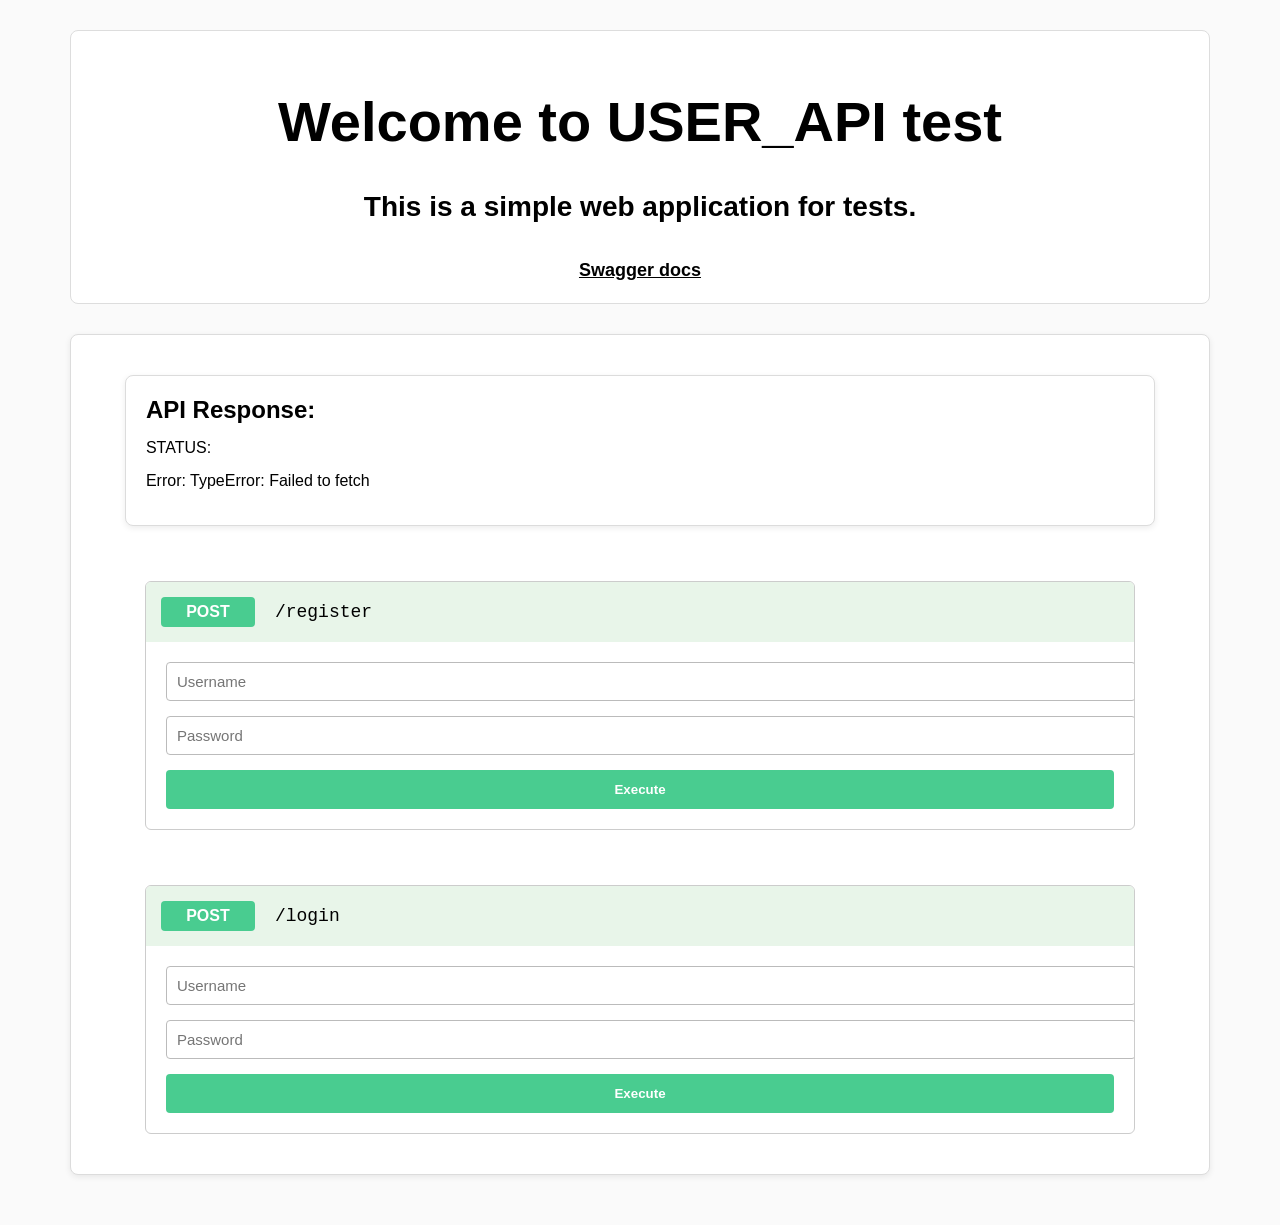
==== index.html @ f01554c1 "test" ====
<!DOCTYPE html>
<html>
    <head>
        <meta charset="utf-8">
        <title>API_TEST</title>
        <link rel="stylesheet" href="style.css">
        <script src="main.js"></script>
    </head>
    <body onload="testAPI()">
        <diV class="API-Header">
            <h1>Welcome to USER_API test</h1>
            <p>This is a simple web application for tests.</p>
            <a href="http://localhost:8080/swagger-ui/index.html#/" style="color: black; font-size: 18px;" target="_blank">Swagger docs</a>
        </diV>
        
        <div class="API-TESTOptions">
            <div class="API-Response">
                <h2>API Response:</h2>
                STATUS:<span id="response"></span>
                <span id="counter"></span>
            </div>

            <div class="endpoint post">
                <div class="endpoint-header">

                    <span class="method">POST</span>

                    <span class="route">/register</span>

                </div>

                <div class="endpoint-body">

                    <input type="text" placeholder="Username">

                    <input type="password" placeholder="Password">

                    <button>Execute</button>

                </div>
            </div>

            <div class="endpoint post">
                <div class="endpoint-header">

                    <span class="method">POST</span>

                    <span class="route">/login</span>

                </div>

                <div class="endpoint-body">

                    <input type="text" placeholder="Username">

                    <input type="password" placeholder="Password">

                    <button>Execute</button>

                </div>
            </div>
        </div>
    </body>
</html>
---- style.css ----
body {
    font-family: Arial, Helvetica, sans-serif;
    background: #fafafa;
    margin: 0;
    padding: 30px;
}

.API-Header {
    width: 90%;
    max-width: 1100px;
    margin: auto;
    margin-bottom: 30px;
    padding: 20px;

    background: white;
    border: 1px solid #ddd;
    border-radius: 8px;

    text-align: center;
    font-size: 28px;
    font-weight: bold;
}

.API-TESTOptions,
.API-Response {

    width: 90%;
    max-width: 1100px;

    margin: 20px auto;

    padding: 20px;

    background: white;

    border: 1px solid #dcdcdc;
    border-radius: 8px;

    display: flex;
    flex-direction: column;
    gap: 15px;

    box-shadow: 0 2px 6px rgba(0,0,0,.08);
}

.API-TESTOptions h2,
.API-Response h2{
    margin: 0;
}

input,
select,
textarea{

    width: 100%;
    padding: 10px;

    border: 1px solid #bbb;
    border-radius: 4px;

    font-size: 15px;
}

button{

    padding: 12px 18px;

    background: #49cc90;
    color: white;

    border: none;
    border-radius: 4px;

    cursor: pointer;
    font-weight: bold;

    transition: .2s;
}

button:hover{
    background: #39b67d;
}

.API-Response pre{

    background: #272822;
    color: #f8f8f2;

    padding: 15px;
    border-radius: 5px;

    overflow-x: auto;
}

.endpoint{

    width:90%;
    max-width:1100px;

    margin:20px auto;

    border:1px solid #ccc;
    border-radius:6px;

    overflow:hidden;
}

.endpoint-header{

    display:flex;
    align-items:center;

    gap:20px;

    padding:15px;

    background:#e8f5e9;
}

.method{

    background:#49cc90;

    color:white;

    padding:6px 12px;

    border-radius:4px;

    font-weight:bold;

    min-width:70px;

    text-align:center;
}

.route{

    font-family:monospace;
    font-size:18px;
}

.endpoint-body{

    padding:20px;

    display:flex;
    flex-direction:column;

    gap:15px;
}
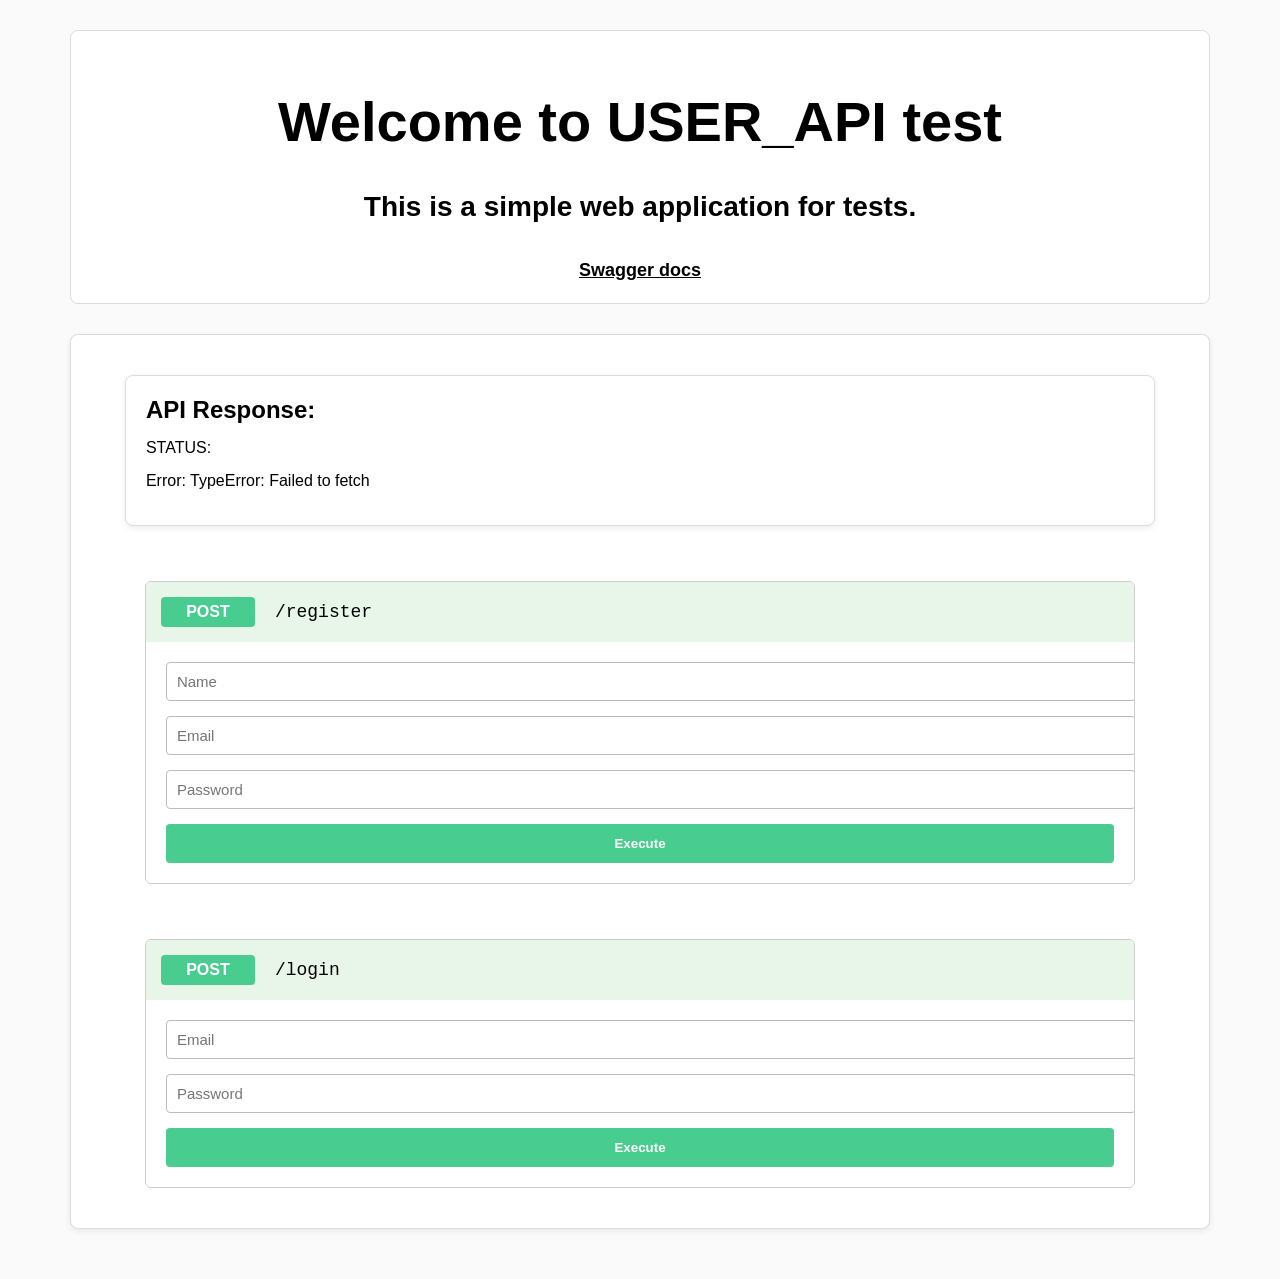
==== commit 39a35f22: "feat: add user name field" ====
--- a/index.html
+++ b/index.html
@@ -31,11 +31,13 @@
 
                 <div class="endpoint-body">
 
-                    <input type="text" placeholder="Username">
+                    <input type="text" id="Username_R" placeholder="Name">
 
-                    <input type="password" placeholder="Password">
+                    <input type="email" id="Email_R"placeholder="Email">
 
-                    <button>Execute</button>
+                    <input type="password" id="Password_R"placeholder="Password">
+
+                    <button onclick="registerAPI()">Execute</button>
 
                 </div>
             </div>
@@ -51,9 +53,9 @@
 
                 <div class="endpoint-body">
 
-                    <input type="text" placeholder="Username">
+                    <input type="email" id="Username_L" placeholder="Email">
 
-                    <input type="password" placeholder="Password">
+                    <input type="password" id="Password_L" placeholder="Password">
 
                     <button>Execute</button>
 
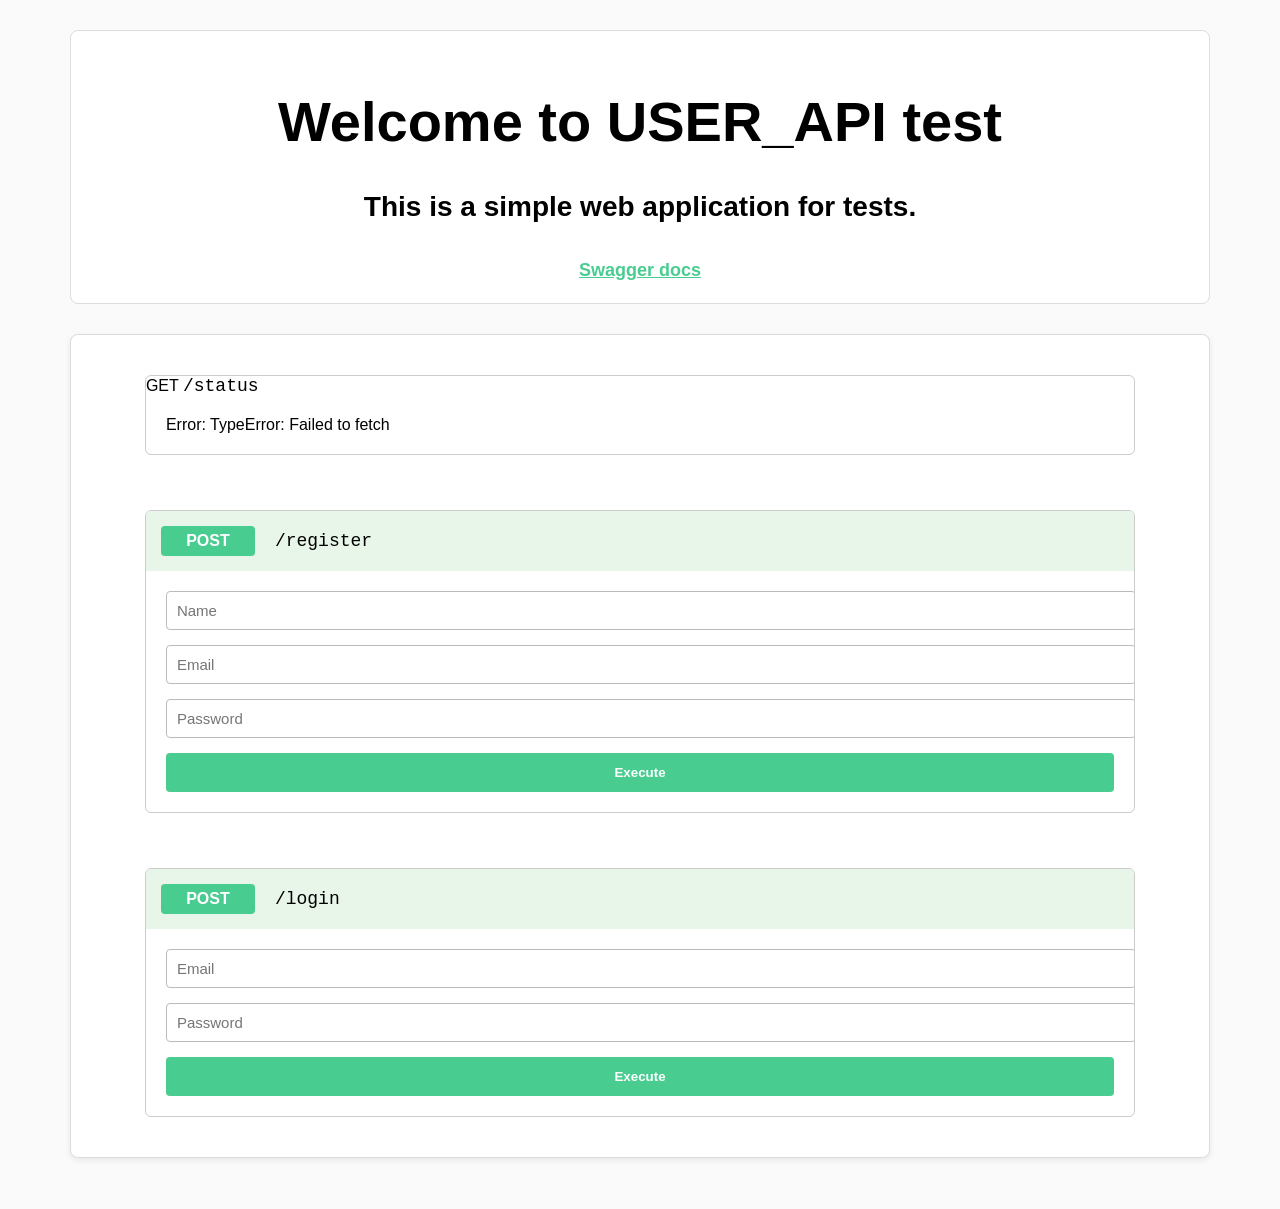
==== commit 6bb2b6f8: "style: rebuild API status response structure" ====
--- a/index.html
+++ b/index.html
@@ -10,14 +10,21 @@
         <diV class="API-Header">
             <h1>Welcome to USER_API test</h1>
             <p>This is a simple web application for tests.</p>
-            <a href="http://localhost:8080/swagger-ui/index.html#/" style="color: black; font-size: 18px;" target="_blank">Swagger docs</a>
+            <a href="http://localhost:8080/swagger-ui/index.html#/" style="color: #49cc90; font-size: 18px;" target="_blank">Swagger docs</a>
         </diV>
         
         <div class="API-TESTOptions">
-            <div class="API-Response">
-                <h2>API Response:</h2>
-                STATUS:<span id="response"></span>
-                <span id="counter"></span>
+            <div class="endpoint get">
+                <div class="endpoint-get-header">
+                    <span class="method-get">GET</span>
+
+                    <span class="route">/status</span>
+                </div>
+                <div class="endpoint-body">
+                    <form>
+                        <span id="response" class="Request-Response"></span>
+                    </form>  
+                </div>
             </div>
 
             <div class="endpoint post">
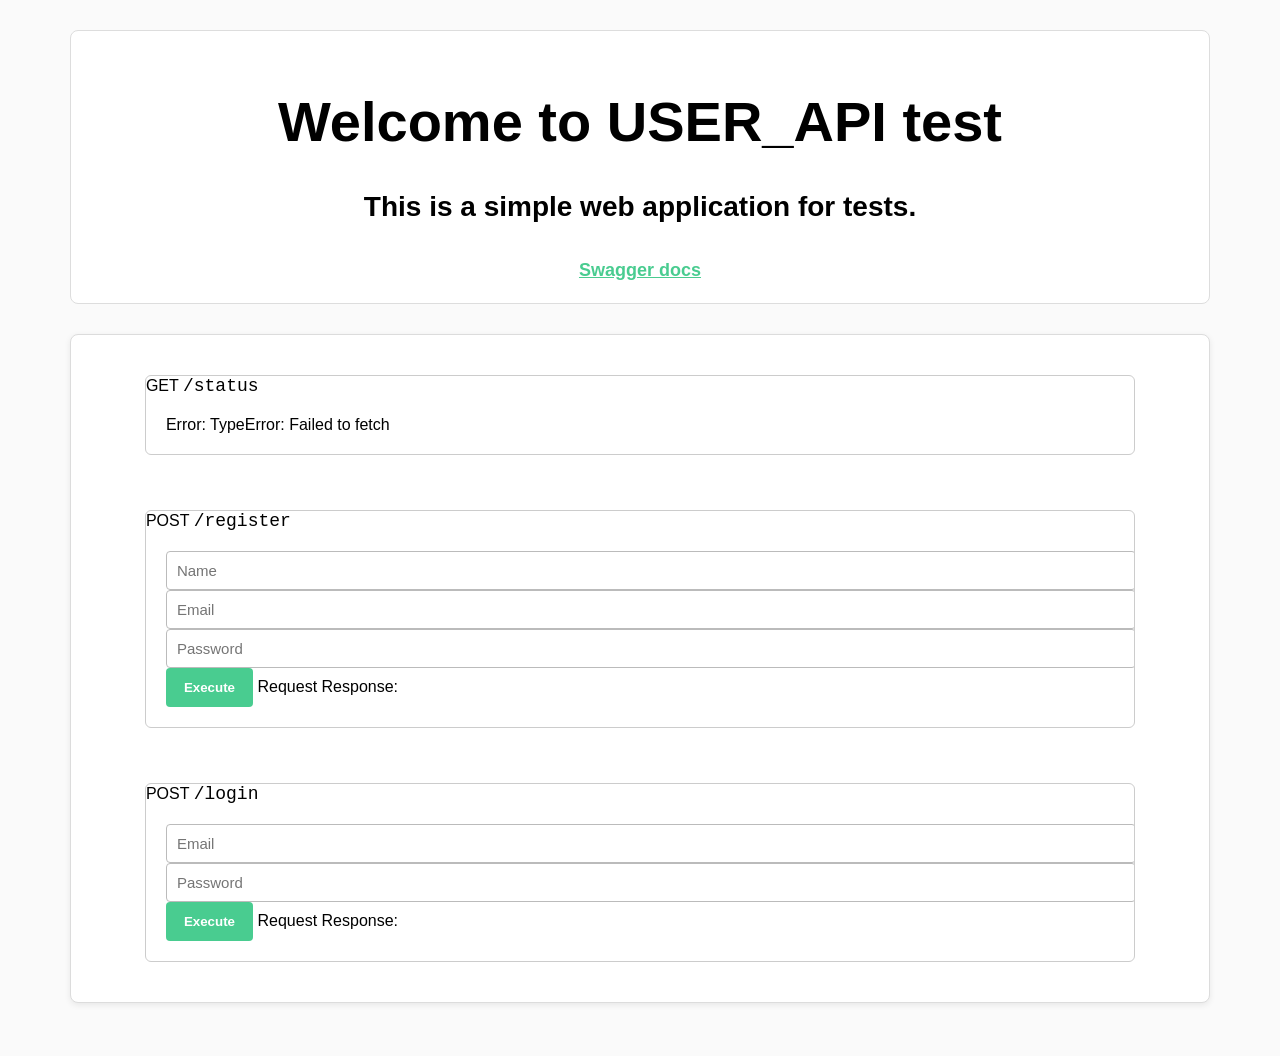
==== commit 7e198dd7: "feat: add the form tag that calls API request functions and required in the input tags" ====
--- a/index.html
+++ b/index.html
@@ -28,9 +28,9 @@
             </div>
 
             <div class="endpoint post">
-                <div class="endpoint-header">
+                <div class="endpoint-post-header">
 
-                    <span class="method">POST</span>
+                    <span class="method-post">POST</span>
 
                     <span class="route">/register</span>
 
@@ -38,21 +38,26 @@
 
                 <div class="endpoint-body">
 
-                    <input type="text" id="Username_R" placeholder="Name">
+                    <form onsubmit="event.preventDefault(); registerAPI();">
+                        <input type="text" required id="Username_R" placeholder="Name">
 
-                    <input type="email" id="Email_R"placeholder="Email">
+                        <input type="email" required id="Email_R"placeholder="Email">
 
-                    <input type="password" id="Password_R"placeholder="Password">
+                        <input type="password" required minlength="6" id="Password_R"placeholder="Password">
 
-                    <button onclick="registerAPI()">Execute</button>
+                        <button>Execute</button>
+
+                        <span id="register-response" class="Request-Response">Request Response: </span>
+                    </form>
+                    
 
                 </div>
             </div>
 
             <div class="endpoint post">
-                <div class="endpoint-header">
+                <div class="endpoint-post-header">
 
-                    <span class="method">POST</span>
+                    <span class="method-post">POST</span>
 
                     <span class="route">/login</span>
 
@@ -60,11 +65,17 @@
 
                 <div class="endpoint-body">
 
-                    <input type="email" id="Username_L" placeholder="Email">
+                    <form onsubmit="event.preventDefault(); loginAPI();">
+                        <input type="email" id="Username_L" required placeholder="Email">
 
-                    <input type="password" id="Password_L" placeholder="Password">
+                        <input type="password" id="Password_L" required placeholder="Password">
 
-                    <button>Execute</button>
+                        <button>Execute</button>
+
+                        <span id="login-response" class="Request-Response">Request Response: </span>
+                    </form>
+
+                    
 
                 </div>
             </div>
